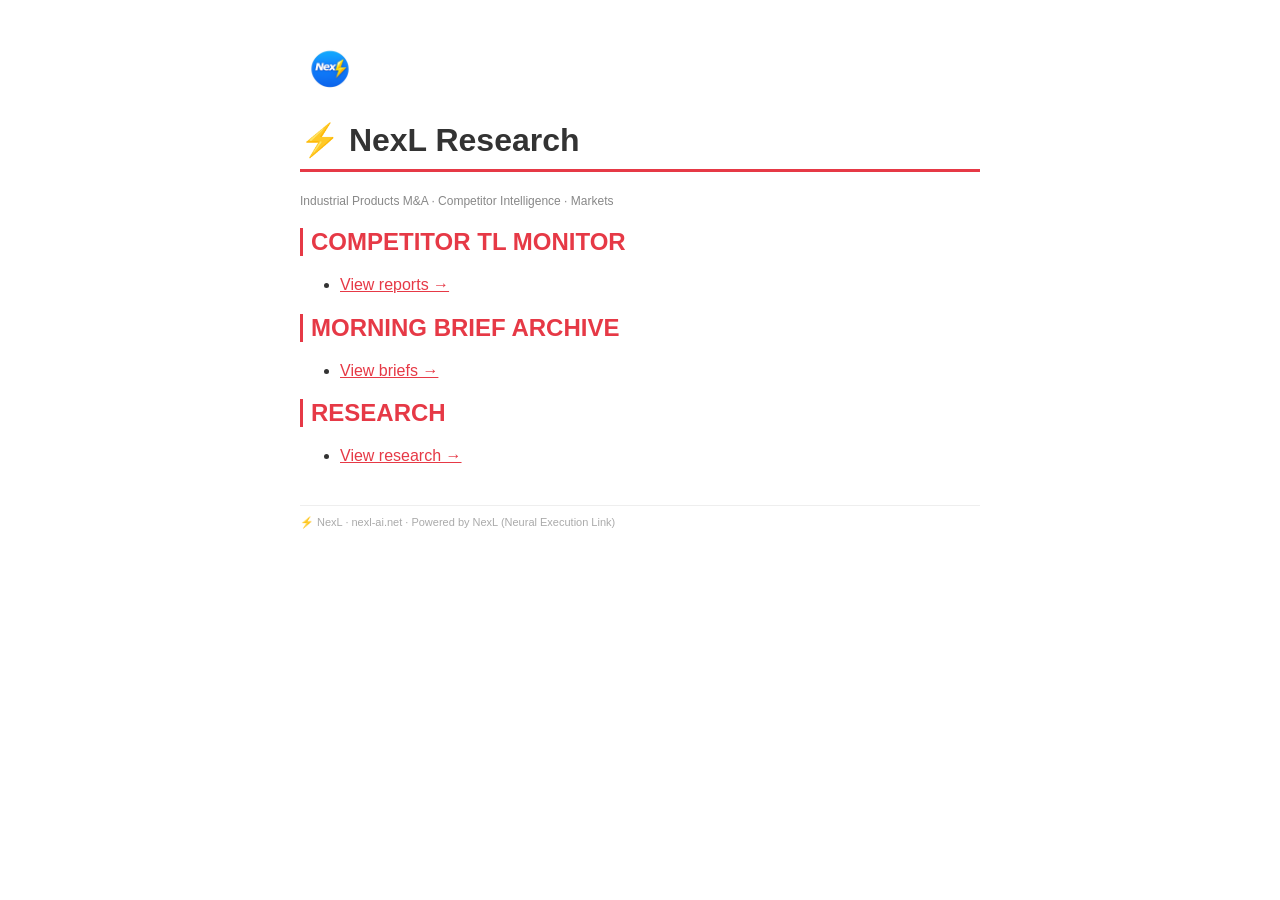
==== index.html @ 6edcc60a "Initial site scaffold — nexl-ai.net" ====
<!DOCTYPE html>
<html lang="en">
<head>
<meta charset="UTF-8">
<meta name="viewport" content="width=device-width, initial-scale=1.0">
<title>⚡ NexL Research</title>
<style>
  body { font-family: Arial, sans-serif; max-width: 680px; margin: 40px auto; padding: 0 20px; color: #333; }
  h1 { border-bottom: 3px solid #e63946; padding-bottom: 10px; }
  h2 { color: #e63946; text-transform: uppercase; border-left: 3px solid #e63946; padding-left: 8px; }
  a { color: #e63946; }
  .subtitle { font-size: 12px; color: #888; }
  footer { margin-top: 40px; font-size: 11px; color: #aaa; border-top: 1px solid #eee; padding-top: 10px; }
</style>
</head>
<body>
  <img src="avatar.jpg" style="width:60px;height:60px;border-radius:50%;display:block;margin-bottom:8px;">
  <h1>⚡ NexL Research</h1>
  <p class="subtitle">Industrial Products M&A · Competitor Intelligence · Markets</p>
  <h2>Competitor TL Monitor</h2>
  <ul id="tl-list"><li><a href="tl/">View reports →</a></li></ul>
  <h2>Morning Brief Archive</h2>
  <ul><li><a href="brief/">View briefs →</a></li></ul>
  <h2>Research</h2>
  <ul><li><a href="research/">View research →</a></li></ul>
  <footer>⚡ NexL · nexl-ai.net · Powered by NexL (Neural Execution Link)</footer>
</body>
</html>
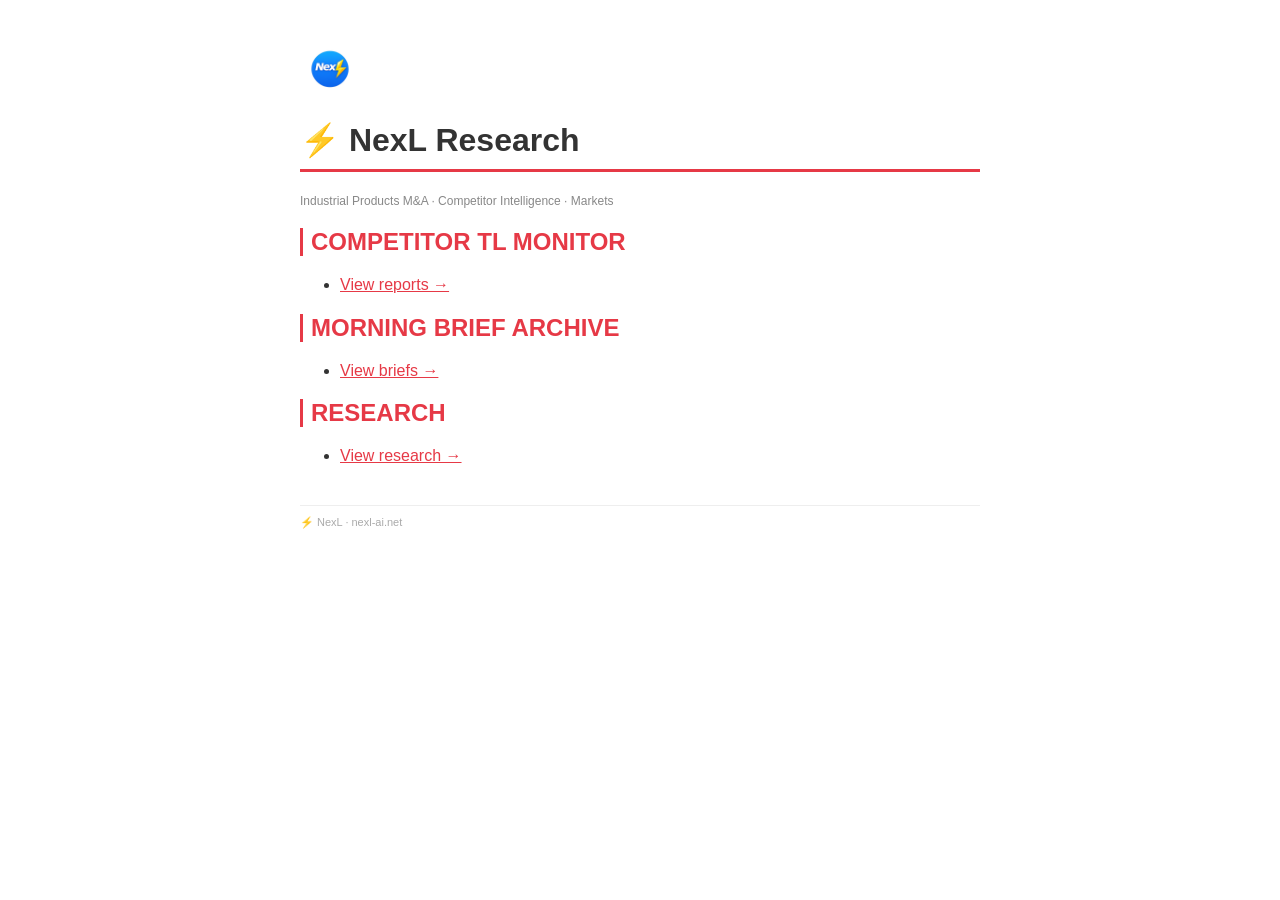
==== commit c7b3f413: "Clean up footer Drop the "Powered by NexL (Neural Execution Link)" tail — redundant since the page I" ====
--- a/index.html
+++ b/index.html
@@ -23,6 +23,6 @@
   <ul><li><a href="brief/">View briefs →</a></li></ul>
   <h2>Research</h2>
   <ul><li><a href="research/">View research →</a></li></ul>
-  <footer>⚡ NexL · nexl-ai.net · Powered by NexL (Neural Execution Link)</footer>
+  <footer>⚡ NexL · nexl-ai.net</footer>
 </body>
 </html>
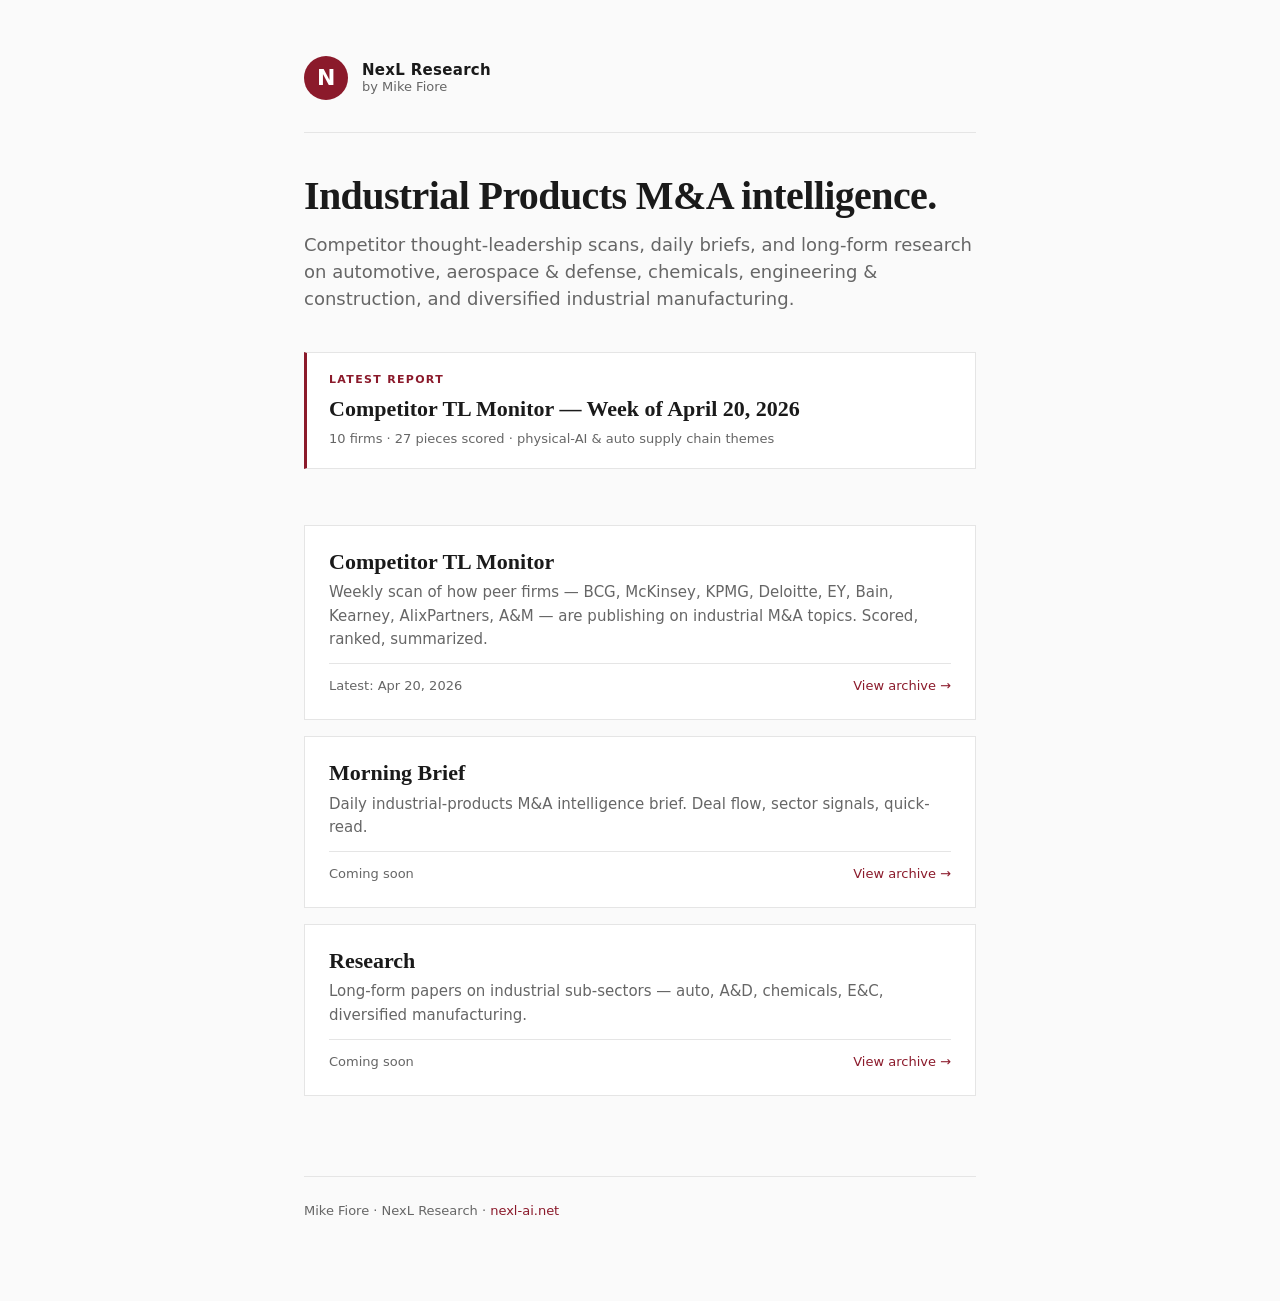
==== commit 5f2d9b6b: "Redesign navigation pages with editorial aesthetic Move from generic Arial + bright #e63946 to a res" ====
--- a/index.html
+++ b/index.html
@@ -3,26 +3,157 @@
 <head>
 <meta charset="UTF-8">
 <meta name="viewport" content="width=device-width, initial-scale=1.0">
-<title>⚡ NexL Research</title>
+<title>NexL Research — Industrial Products M&amp;A intelligence</title>
+<meta name="description" content="Industrial Products M&A intelligence by Mike Fiore. Competitor thought-leadership scans, morning briefs, and long-form research.">
 <style>
-  body { font-family: Arial, sans-serif; max-width: 680px; margin: 40px auto; padding: 0 20px; color: #333; }
-  h1 { border-bottom: 3px solid #e63946; padding-bottom: 10px; }
-  h2 { color: #e63946; text-transform: uppercase; border-left: 3px solid #e63946; padding-left: 8px; }
-  a { color: #e63946; }
-  .subtitle { font-size: 12px; color: #888; }
-  footer { margin-top: 40px; font-size: 11px; color: #aaa; border-top: 1px solid #eee; padding-top: 10px; }
+  :root {
+    --ink: #1a1a1a;
+    --muted: #666;
+    --line: #e5e5e5;
+    --bg: #fafafa;
+    --card: #ffffff;
+    --accent: #8b1a2b;
+  }
+  * { box-sizing: border-box; }
+  html, body { margin: 0; padding: 0; }
+  body {
+    background: var(--bg);
+    color: var(--ink);
+    font-family: system-ui, -apple-system, BlinkMacSystemFont, 'Segoe UI', sans-serif;
+    font-size: 17px;
+    line-height: 1.6;
+    -webkit-font-smoothing: antialiased;
+  }
+  .wrap { max-width: 720px; margin: 0 auto; padding: 56px 24px 80px; }
+  .serif { font-family: Charter, 'Bitstream Charter', 'Iowan Old Style', Cambria, Georgia, serif; }
+
+  /* Masthead */
+  .mast { display: flex; align-items: center; gap: 14px; padding-bottom: 32px; border-bottom: 1px solid var(--line); }
+  .mark {
+    width: 44px; height: 44px; border-radius: 50%;
+    background: var(--accent); color: #fff;
+    display: grid; place-items: center;
+    font-size: 22px; font-weight: 600;
+    letter-spacing: -0.02em;
+  }
+  .mast-meta { line-height: 1.25; }
+  .mast-meta .name { font-weight: 600; font-size: 15px; letter-spacing: 0.02em; }
+  .mast-meta .by { color: var(--muted); font-size: 13px; }
+
+  /* Hero */
+  h1 {
+    font-family: Charter, 'Bitstream Charter', 'Iowan Old Style', Cambria, Georgia, serif;
+    font-size: 40px; line-height: 1.15; font-weight: 600;
+    letter-spacing: -0.015em;
+    margin: 40px 0 12px;
+  }
+  .hero-sub {
+    font-size: 18px; color: var(--muted); margin: 0 0 40px;
+    line-height: 1.5;
+  }
+
+  /* Featured */
+  .feat {
+    background: var(--card);
+    border: 1px solid var(--line);
+    border-left: 3px solid var(--accent);
+    padding: 18px 22px;
+    margin: 0 0 56px;
+    display: block; text-decoration: none; color: inherit;
+    transition: border-color 120ms ease;
+  }
+  .feat:hover { border-color: var(--ink); border-left-color: var(--accent); }
+  .feat .label {
+    font-size: 11px; letter-spacing: 0.12em; text-transform: uppercase;
+    color: var(--accent); font-weight: 600; margin-bottom: 6px;
+  }
+  .feat .title {
+    font-family: Charter, 'Bitstream Charter', 'Iowan Old Style', Cambria, Georgia, serif;
+    font-size: 22px; line-height: 1.3; font-weight: 600;
+  }
+  .feat .meta {
+    font-size: 13px; color: var(--muted); margin-top: 6px;
+  }
+
+  /* Section cards */
+  .sections { display: grid; gap: 16px; }
+  .card {
+    background: var(--card);
+    border: 1px solid var(--line);
+    padding: 22px 24px;
+    text-decoration: none; color: inherit;
+    transition: border-color 120ms ease;
+  }
+  .card:hover { border-color: var(--ink); }
+  .card h2 {
+    font-family: Charter, 'Bitstream Charter', 'Iowan Old Style', Cambria, Georgia, serif;
+    font-size: 22px; line-height: 1.25; font-weight: 600;
+    margin: 0 0 6px; color: var(--ink);
+  }
+  .card p { margin: 6px 0 12px; color: var(--muted); font-size: 15px; line-height: 1.55; }
+  .card .row {
+    display: flex; justify-content: space-between; align-items: baseline;
+    font-size: 13px; color: var(--muted);
+    border-top: 1px solid var(--line); padding-top: 12px;
+  }
+  .card .row .arrow { color: var(--accent); font-weight: 500; }
+
+  /* Footer */
+  footer {
+    margin-top: 80px; padding-top: 24px;
+    border-top: 1px solid var(--line);
+    font-size: 13px; color: var(--muted);
+  }
+
+  @media (max-width: 600px) {
+    .wrap { padding: 36px 20px 60px; }
+    h1 { font-size: 32px; }
+    .hero-sub { font-size: 16px; }
+  }
 </style>
 </head>
 <body>
-  <img src="avatar.jpg" style="width:60px;height:60px;border-radius:50%;display:block;margin-bottom:8px;">
-  <h1>⚡ NexL Research</h1>
-  <p class="subtitle">Industrial Products M&A · Competitor Intelligence · Markets</p>
-  <h2>Competitor TL Monitor</h2>
-  <ul id="tl-list"><li><a href="tl/">View reports →</a></li></ul>
-  <h2>Morning Brief Archive</h2>
-  <ul><li><a href="brief/">View briefs →</a></li></ul>
-  <h2>Research</h2>
-  <ul><li><a href="research/">View research →</a></li></ul>
-  <footer>⚡ NexL · nexl-ai.net</footer>
+<div class="wrap">
+
+  <header class="mast">
+    <div class="mark">N</div>
+    <div class="mast-meta">
+      <div class="name">NexL Research</div>
+      <div class="by">by Mike Fiore</div>
+    </div>
+  </header>
+
+  <h1>Industrial Products M&amp;A intelligence.</h1>
+  <p class="hero-sub">Competitor thought-leadership scans, daily briefs, and long-form research on automotive, aerospace &amp; defense, chemicals, engineering &amp; construction, and diversified industrial manufacturing.</p>
+
+  <a class="feat" href="tl/2026-04-20.html">
+    <div class="label">Latest report</div>
+    <div class="title">Competitor TL Monitor — Week of April 20, 2026</div>
+    <div class="meta">10 firms · 27 pieces scored · physical-AI &amp; auto supply chain themes</div>
+  </a>
+
+  <div class="sections">
+    <a class="card" href="tl/">
+      <h2>Competitor TL Monitor</h2>
+      <p>Weekly scan of how peer firms — BCG, McKinsey, KPMG, Deloitte, EY, Bain, Kearney, AlixPartners, A&amp;M — are publishing on industrial M&amp;A topics. Scored, ranked, summarized.</p>
+      <div class="row"><span>Latest: Apr 20, 2026</span><span class="arrow">View archive →</span></div>
+    </a>
+    <a class="card" href="brief/">
+      <h2>Morning Brief</h2>
+      <p>Daily industrial-products M&amp;A intelligence brief. Deal flow, sector signals, quick-read.</p>
+      <div class="row"><span>Coming soon</span><span class="arrow">View archive →</span></div>
+    </a>
+    <a class="card" href="research/">
+      <h2>Research</h2>
+      <p>Long-form papers on industrial sub-sectors — auto, A&amp;D, chemicals, E&amp;C, diversified manufacturing.</p>
+      <div class="row"><span>Coming soon</span><span class="arrow">View archive →</span></div>
+    </a>
+  </div>
+
+  <footer>
+    Mike Fiore · NexL Research · <a href="https://nexl-ai.net" style="color:var(--accent);text-decoration:none;">nexl-ai.net</a>
+  </footer>
+
+</div>
 </body>
 </html>
